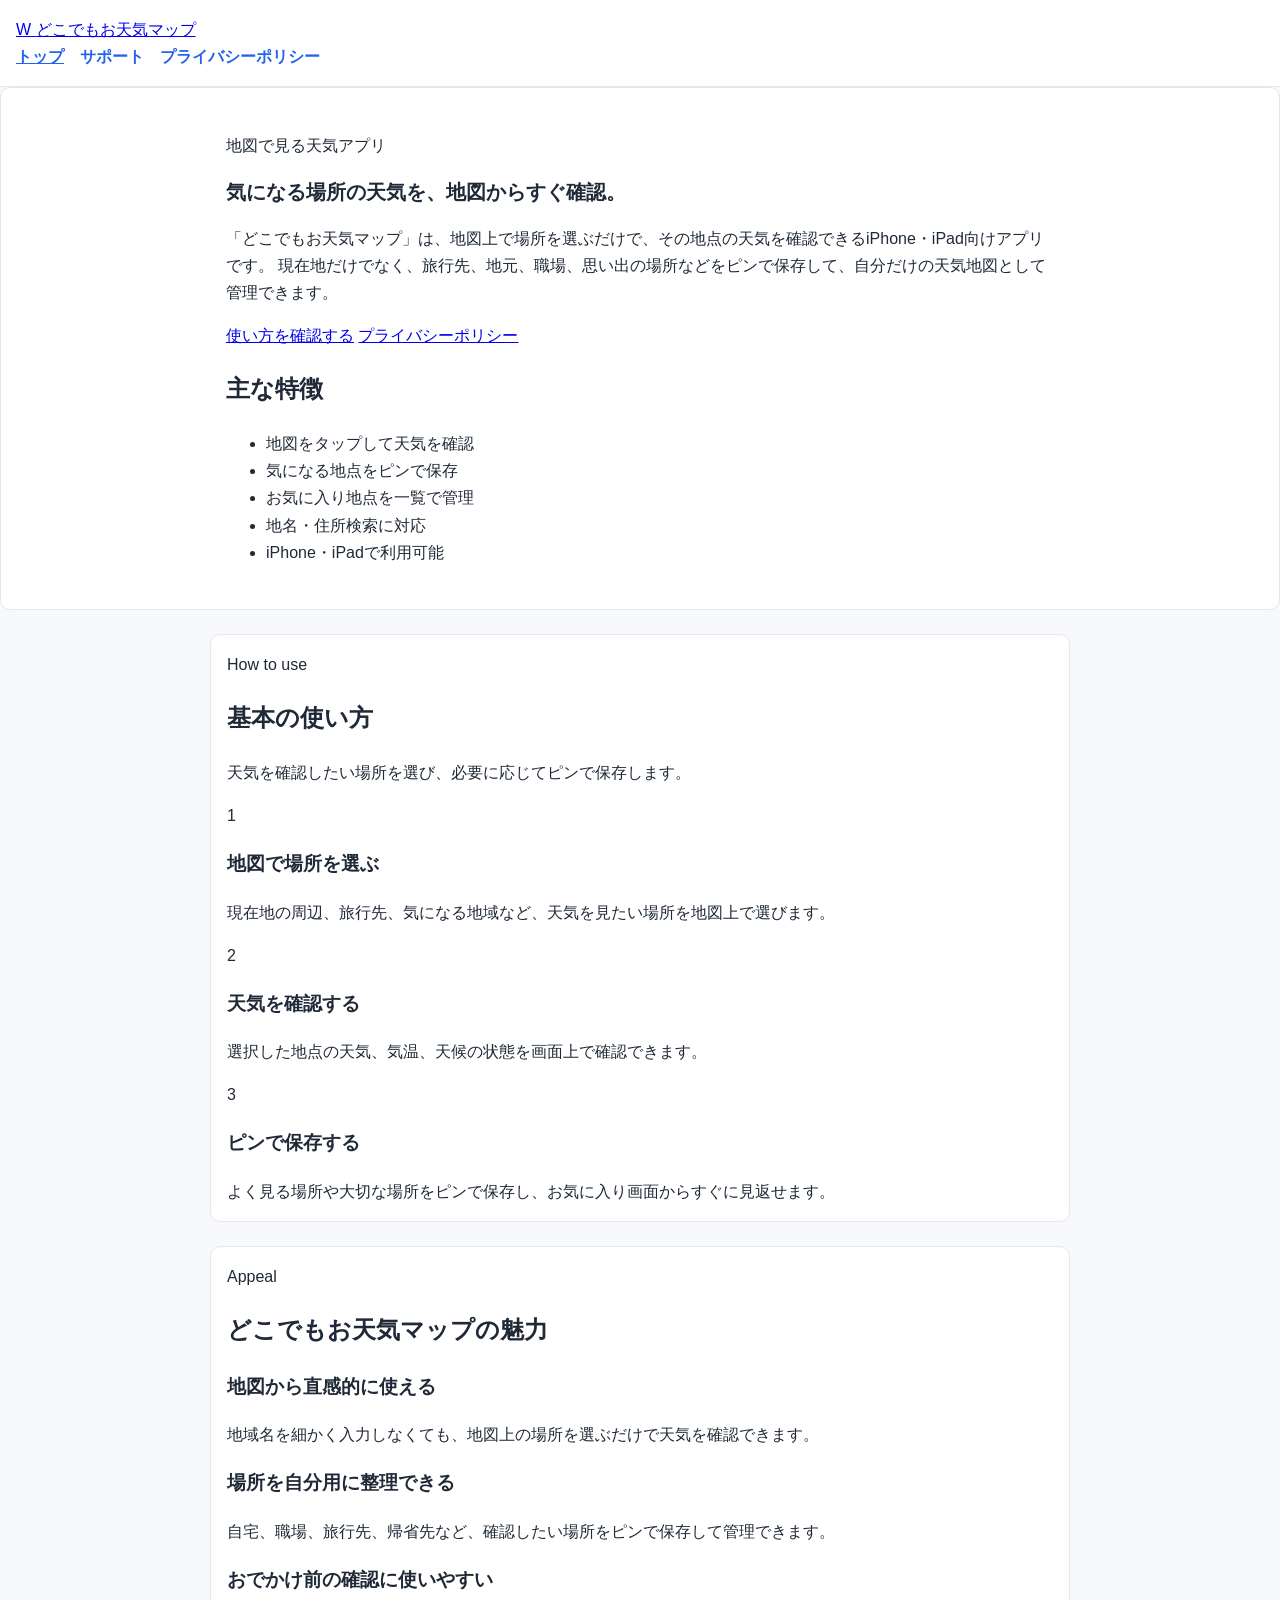
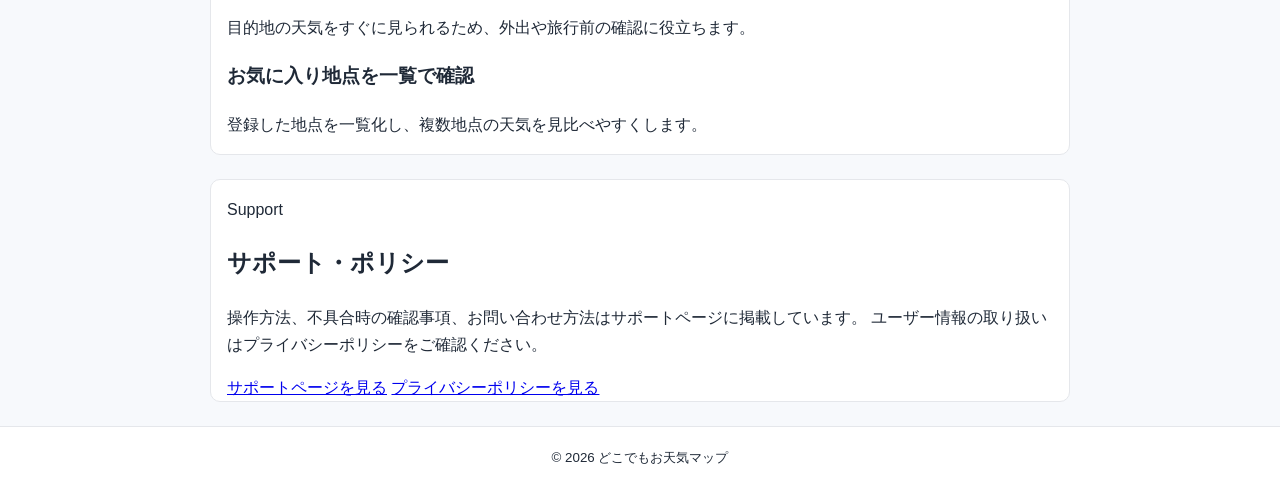
==== index.html @ a6460280 "Update index.html" ====
<!doctype html>
<html lang="ja">
<head>
  <meta charset="UTF-8" />
  <meta name="viewport" content="width=device-width, initial-scale=1.0" />
  <title>どこでもお天気マップ | 公式サポート</title>
  <meta name="description" content="どこでもお天気マップの公式サポートサイトです。使い方、主な機能、サポート情報、プライバシーポリシーを掲載しています。" />
  <link rel="stylesheet" href="styles.css" />
</head>
<body>
  <header class="site-header">
    <div class="header-inner">
      <a class="brand" href="index.html" aria-label="どこでもお天気マップ トップ">
        <span class="brand-icon" aria-hidden="true">W</span>
        <span>どこでもお天気マップ</span>
      </a>
      <nav aria-label="主要メニュー">
        <a href="index.html" aria-current="page">トップ</a>
        <a href="support.html">サポート</a>
        <a href="privacy.html">プライバシーポリシー</a>
      </nav>
    </div>
  </header>

  <main>
    <section class="hero">
      <div class="container hero-grid">
        <div>
          <p class="eyebrow">地図で見る天気アプリ</p>
          <h1>気になる場所の天気を、地図からすぐ確認。</h1>
          <p class="lead">
            「どこでもお天気マップ」は、地図上で場所を選ぶだけで、その地点の天気を確認できるiPhone・iPad向けアプリです。
            現在地だけでなく、旅行先、地元、職場、思い出の場所などをピンで保存して、自分だけの天気地図として管理できます。
          </p>
          <div class="hero-actions">
            <a class="button primary" href="support.html">使い方を確認する</a>
            <a class="button secondary" href="privacy.html">プライバシーポリシー</a>
          </div>
        </div>
        <aside class="hero-card" aria-label="アプリの特徴">
          <h2>主な特徴</h2>
          <ul class="check-list">
            <li>地図をタップして天気を確認</li>
            <li>気になる地点をピンで保存</li>
            <li>お気に入り地点を一覧で管理</li>
            <li>地名・住所検索に対応</li>
            <li>iPhone・iPadで利用可能</li>
          </ul>
        </aside>
      </div>
    </section>

    <section class="container section">
      <div class="section-title">
        <p class="eyebrow">How to use</p>
        <h2>基本の使い方</h2>
        <p>天気を確認したい場所を選び、必要に応じてピンで保存します。</p>
      </div>
      <div class="steps">
        <article class="card step-card">
          <span class="step-number">1</span>
          <h3>地図で場所を選ぶ</h3>
          <p>現在地の周辺、旅行先、気になる地域など、天気を見たい場所を地図上で選びます。</p>
        </article>
        <article class="card step-card">
          <span class="step-number">2</span>
          <h3>天気を確認する</h3>
          <p>選択した地点の天気、気温、天候の状態を画面上で確認できます。</p>
        </article>
        <article class="card step-card">
          <span class="step-number">3</span>
          <h3>ピンで保存する</h3>
          <p>よく見る場所や大切な場所をピンで保存し、お気に入り画面からすぐに見返せます。</p>
        </article>
      </div>
    </section>

    <section class="container section">
      <div class="section-title">
        <p class="eyebrow">Appeal</p>
        <h2>どこでもお天気マップの魅力</h2>
      </div>
      <div class="feature-grid">
        <article class="card">
          <h3>地図から直感的に使える</h3>
          <p>地域名を細かく入力しなくても、地図上の場所を選ぶだけで天気を確認できます。</p>
        </article>
        <article class="card">
          <h3>場所を自分用に整理できる</h3>
          <p>自宅、職場、旅行先、帰省先など、確認したい場所をピンで保存して管理できます。</p>
        </article>
        <article class="card">
          <h3>おでかけ前の確認に使いやすい</h3>
          <p>目的地の天気をすぐに見られるため、外出や旅行前の確認に役立ちます。</p>
        </article>
        <article class="card">
          <h3>お気に入り地点を一覧で確認</h3>
          <p>登録した地点を一覧化し、複数地点の天気を見比べやすくします。</p>
        </article>
      </div>
    </section>

    <section class="container section">
      <div class="info-panel">
        <div>
          <p class="eyebrow">Support</p>
          <h2>サポート・ポリシー</h2>
          <p>
            操作方法、不具合時の確認事項、お問い合わせ方法はサポートページに掲載しています。
            ユーザー情報の取り扱いはプライバシーポリシーをご確認ください。
          </p>
        </div>
        <div class="link-list">
          <a href="support.html">サポートページを見る</a>
          <a href="privacy.html">プライバシーポリシーを見る</a>
        </div>
      </div>
    </section>
  </main>

  <footer class="site-footer">
    <small>&copy; 2026 どこでもお天気マップ</small>
  </footer>
</body>
</html>
---- styles.css ----
:root {
  --bg: #f7f9fc;
  --card: #ffffff;
  --text: #1f2937;
  --muted: #6b7280;
  --primary: #2563eb;
}

* {
  box-sizing: border-box;
}

body {
  margin: 0;
  font-family: "Hiragino Kaku Gothic ProN", "Yu Gothic", "Meiryo", sans-serif;
  color: var(--text);
  background: var(--bg);
  line-height: 1.7;
}

.site-header,
.site-footer {
  background: #fff;
  border-bottom: 1px solid #e5e7eb;
  padding: 1rem;
}

.site-footer {
  border-top: 1px solid #e5e7eb;
  border-bottom: none;
  text-align: center;
}

h1 {
  margin: 0 0 0.5rem;
  font-size: 1.25rem;
}

nav {
  display: flex;
  gap: 1rem;
  flex-wrap: wrap;
}

nav a {
  color: var(--primary);
  text-decoration: none;
  font-weight: 600;
}

nav a[aria-current="page"] {
  text-decoration: underline;
}

.container {
  max-width: 860px;
  margin: 1.5rem auto;
  padding: 0 1rem;
}

section,
.hero {
  background: var(--card);
  border: 1px solid #e5e7eb;
  border-radius: 10px;
  padding: 1.2rem;
  margin-bottom: 1rem;
}

.notice {
  background: #eff6ff;
  border-left: 4px solid var(--primary);
  padding: 0.8rem;
}

.note {
  color: var(--muted);
  font-size: 0.9rem;
}
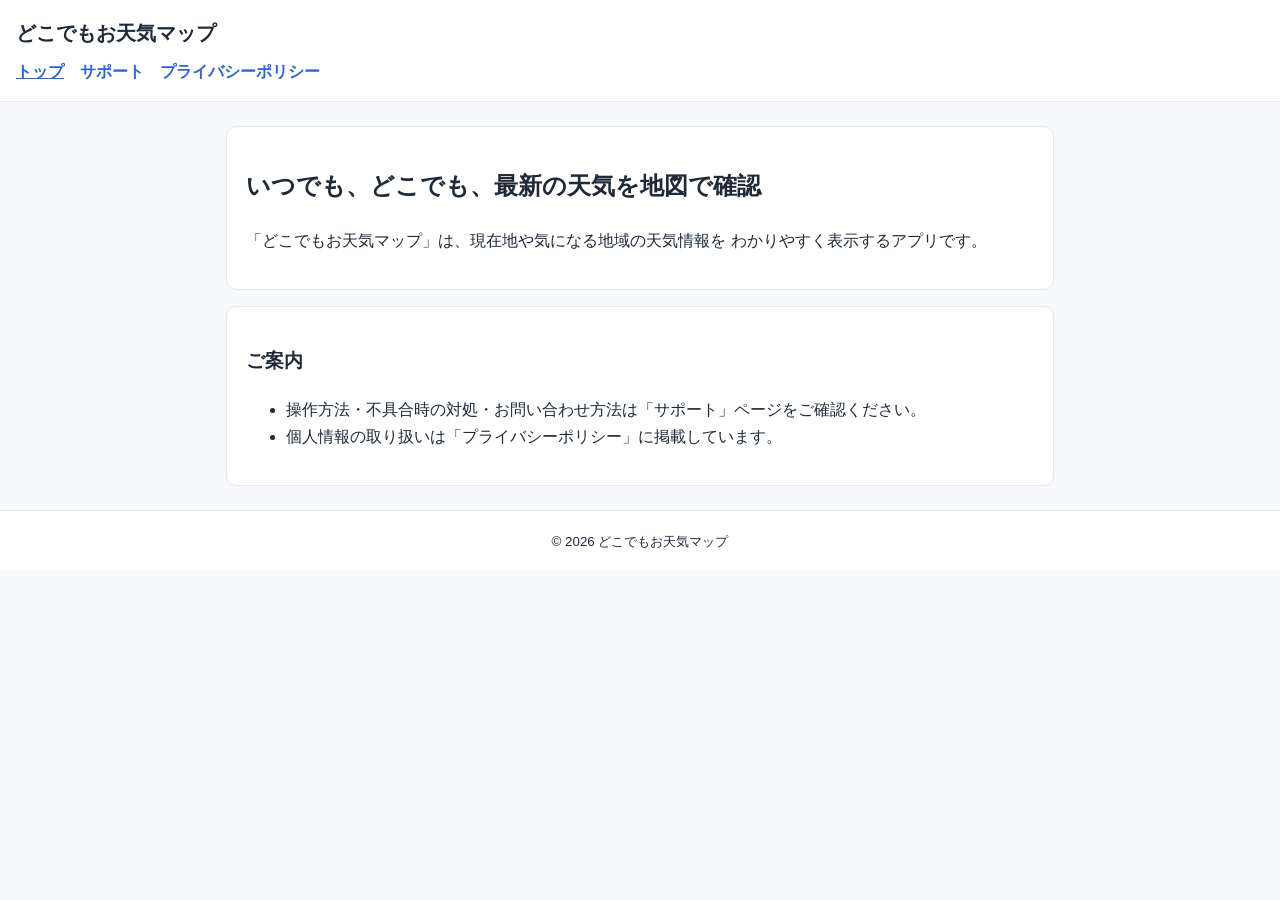
==== commit 0bc006ae: "Remove non-support ad/subscription references from pages" ====
--- a/index.html
+++ b/index.html
@@ -3,118 +3,35 @@
 <head>
   <meta charset="UTF-8" />
   <meta name="viewport" content="width=device-width, initial-scale=1.0" />
-  <title>どこでもお天気マップ | 公式サポート</title>
-  <meta name="description" content="どこでもお天気マップの公式サポートサイトです。使い方、主な機能、サポート情報、プライバシーポリシーを掲載しています。" />
+  <title>どこでもお天気マップ | トップ</title>
+  <meta name="description" content="どこでもお天気マップの公式案内サイトです。" />
   <link rel="stylesheet" href="styles.css" />
 </head>
 <body>
   <header class="site-header">
-    <div class="header-inner">
-      <a class="brand" href="index.html" aria-label="どこでもお天気マップ トップ">
-        <span class="brand-icon" aria-hidden="true">W</span>
-        <span>どこでもお天気マップ</span>
-      </a>
-      <nav aria-label="主要メニュー">
-        <a href="index.html" aria-current="page">トップ</a>
-        <a href="support.html">サポート</a>
-        <a href="privacy.html">プライバシーポリシー</a>
-      </nav>
-    </div>
+    <h1>どこでもお天気マップ</h1>
+    <nav>
+      <a href="index.html" aria-current="page">トップ</a>
+      <a href="support.html">サポート</a>
+      <a href="privacy.html">プライバシーポリシー</a>
+    </nav>
   </header>
 
-  <main>
+  <main class="container">
     <section class="hero">
-      <div class="container hero-grid">
-        <div>
-          <p class="eyebrow">地図で見る天気アプリ</p>
-          <h1>気になる場所の天気を、地図からすぐ確認。</h1>
-          <p class="lead">
-            「どこでもお天気マップ」は、地図上で場所を選ぶだけで、その地点の天気を確認できるiPhone・iPad向けアプリです。
-            現在地だけでなく、旅行先、地元、職場、思い出の場所などをピンで保存して、自分だけの天気地図として管理できます。
-          </p>
-          <div class="hero-actions">
-            <a class="button primary" href="support.html">使い方を確認する</a>
-            <a class="button secondary" href="privacy.html">プライバシーポリシー</a>
-          </div>
-        </div>
-        <aside class="hero-card" aria-label="アプリの特徴">
-          <h2>主な特徴</h2>
-          <ul class="check-list">
-            <li>地図をタップして天気を確認</li>
-            <li>気になる地点をピンで保存</li>
-            <li>お気に入り地点を一覧で管理</li>
-            <li>地名・住所検索に対応</li>
-            <li>iPhone・iPadで利用可能</li>
-          </ul>
-        </aside>
-      </div>
+      <h2>いつでも、どこでも、最新の天気を地図で確認</h2>
+      <p>
+        「どこでもお天気マップ」は、現在地や気になる地域の天気情報を
+        わかりやすく表示するアプリです。
+      </p>
     </section>
 
-    <section class="container section">
-      <div class="section-title">
-        <p class="eyebrow">How to use</p>
-        <h2>基本の使い方</h2>
-        <p>天気を確認したい場所を選び、必要に応じてピンで保存します。</p>
-      </div>
-      <div class="steps">
-        <article class="card step-card">
-          <span class="step-number">1</span>
-          <h3>地図で場所を選ぶ</h3>
-          <p>現在地の周辺、旅行先、気になる地域など、天気を見たい場所を地図上で選びます。</p>
-        </article>
-        <article class="card step-card">
-          <span class="step-number">2</span>
-          <h3>天気を確認する</h3>
-          <p>選択した地点の天気、気温、天候の状態を画面上で確認できます。</p>
-        </article>
-        <article class="card step-card">
-          <span class="step-number">3</span>
-          <h3>ピンで保存する</h3>
-          <p>よく見る場所や大切な場所をピンで保存し、お気に入り画面からすぐに見返せます。</p>
-        </article>
-      </div>
-    </section>
-
-    <section class="container section">
-      <div class="section-title">
-        <p class="eyebrow">Appeal</p>
-        <h2>どこでもお天気マップの魅力</h2>
-      </div>
-      <div class="feature-grid">
-        <article class="card">
-          <h3>地図から直感的に使える</h3>
-          <p>地域名を細かく入力しなくても、地図上の場所を選ぶだけで天気を確認できます。</p>
-        </article>
-        <article class="card">
-          <h3>場所を自分用に整理できる</h3>
-          <p>自宅、職場、旅行先、帰省先など、確認したい場所をピンで保存して管理できます。</p>
-        </article>
-        <article class="card">
-          <h3>おでかけ前の確認に使いやすい</h3>
-          <p>目的地の天気をすぐに見られるため、外出や旅行前の確認に役立ちます。</p>
-        </article>
-        <article class="card">
-          <h3>お気に入り地点を一覧で確認</h3>
-          <p>登録した地点を一覧化し、複数地点の天気を見比べやすくします。</p>
-        </article>
-      </div>
-    </section>
-
-    <section class="container section">
-      <div class="info-panel">
-        <div>
-          <p class="eyebrow">Support</p>
-          <h2>サポート・ポリシー</h2>
-          <p>
-            操作方法、不具合時の確認事項、お問い合わせ方法はサポートページに掲載しています。
-            ユーザー情報の取り扱いはプライバシーポリシーをご確認ください。
-          </p>
-        </div>
-        <div class="link-list">
-          <a href="support.html">サポートページを見る</a>
-          <a href="privacy.html">プライバシーポリシーを見る</a>
-        </div>
-      </div>
+    <section>
+      <h3>ご案内</h3>
+      <ul>
+        <li>操作方法・不具合時の対処・お問い合わせ方法は「サポート」ページをご確認ください。</li>
+        <li>個人情報の取り扱いは「プライバシーポリシー」に掲載しています。</li>
+      </ul>
     </section>
   </main>
 
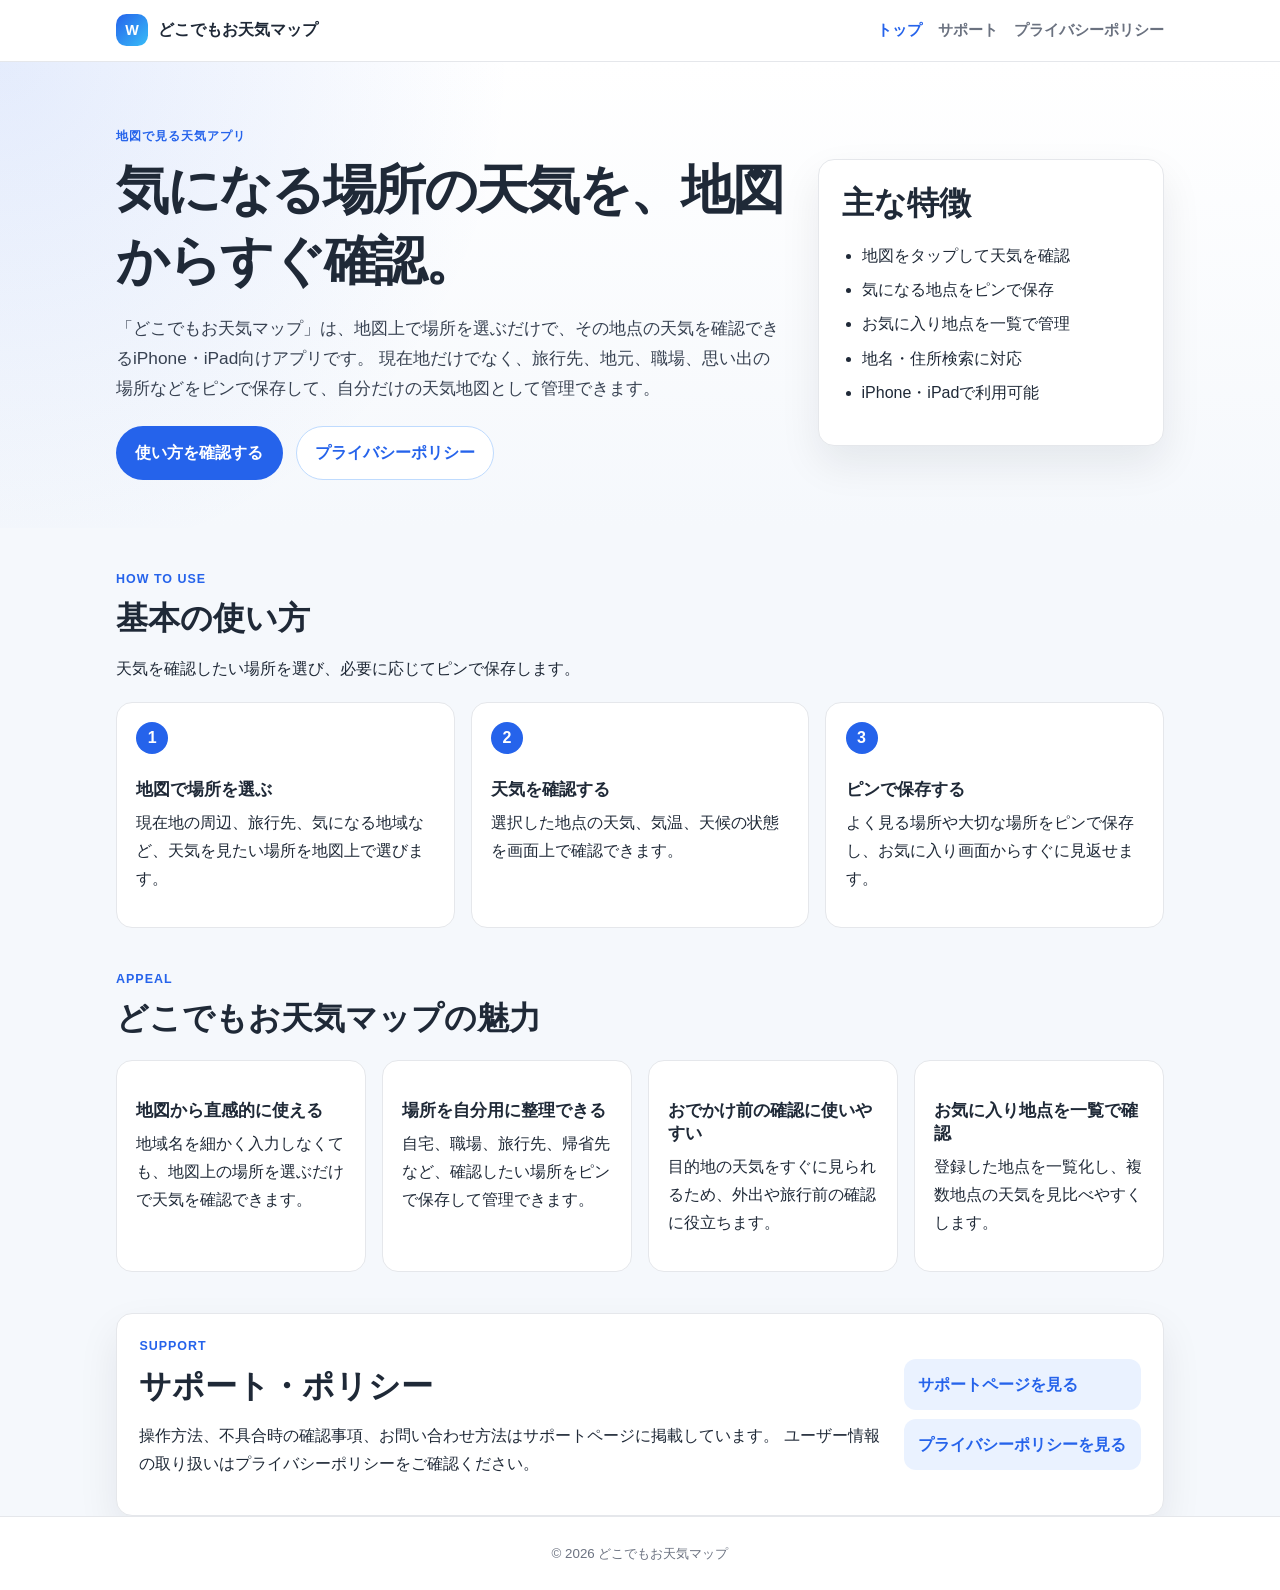
==== commit c5d1e56a: "Merge branch 'main' into codex/create-support-page-for-weather-map-dq9hjs" ====
--- a/index.html
+++ b/index.html
@@ -3,35 +3,118 @@
 <head>
   <meta charset="UTF-8" />
   <meta name="viewport" content="width=device-width, initial-scale=1.0" />
-  <title>どこでもお天気マップ | トップ</title>
-  <meta name="description" content="どこでもお天気マップの公式案内サイトです。" />
+  <title>どこでもお天気マップ | 公式サポート</title>
+  <meta name="description" content="どこでもお天気マップの公式サポートサイトです。使い方、主な機能、サポート情報、プライバシーポリシーを掲載しています。" />
   <link rel="stylesheet" href="styles.css" />
 </head>
 <body>
   <header class="site-header">
-    <h1>どこでもお天気マップ</h1>
-    <nav>
-      <a href="index.html" aria-current="page">トップ</a>
-      <a href="support.html">サポート</a>
-      <a href="privacy.html">プライバシーポリシー</a>
-    </nav>
+    <div class="header-inner">
+      <a class="brand" href="index.html" aria-label="どこでもお天気マップ トップ">
+        <span class="brand-icon" aria-hidden="true">W</span>
+        <span>どこでもお天気マップ</span>
+      </a>
+      <nav aria-label="主要メニュー">
+        <a href="index.html" aria-current="page">トップ</a>
+        <a href="support.html">サポート</a>
+        <a href="privacy.html">プライバシーポリシー</a>
+      </nav>
+    </div>
   </header>
 
-  <main class="container">
+  <main>
     <section class="hero">
-      <h2>いつでも、どこでも、最新の天気を地図で確認</h2>
-      <p>
-        「どこでもお天気マップ」は、現在地や気になる地域の天気情報を
-        わかりやすく表示するアプリです。
-      </p>
+      <div class="container hero-grid">
+        <div>
+          <p class="eyebrow">地図で見る天気アプリ</p>
+          <h1>気になる場所の天気を、地図からすぐ確認。</h1>
+          <p class="lead">
+            「どこでもお天気マップ」は、地図上で場所を選ぶだけで、その地点の天気を確認できるiPhone・iPad向けアプリです。
+            現在地だけでなく、旅行先、地元、職場、思い出の場所などをピンで保存して、自分だけの天気地図として管理できます。
+          </p>
+          <div class="hero-actions">
+            <a class="button primary" href="support.html">使い方を確認する</a>
+            <a class="button secondary" href="privacy.html">プライバシーポリシー</a>
+          </div>
+        </div>
+        <aside class="hero-card" aria-label="アプリの特徴">
+          <h2>主な特徴</h2>
+          <ul class="check-list">
+            <li>地図をタップして天気を確認</li>
+            <li>気になる地点をピンで保存</li>
+            <li>お気に入り地点を一覧で管理</li>
+            <li>地名・住所検索に対応</li>
+            <li>iPhone・iPadで利用可能</li>
+          </ul>
+        </aside>
+      </div>
     </section>
 
-    <section>
-      <h3>ご案内</h3>
-      <ul>
-        <li>操作方法・不具合時の対処・お問い合わせ方法は「サポート」ページをご確認ください。</li>
-        <li>個人情報の取り扱いは「プライバシーポリシー」に掲載しています。</li>
-      </ul>
+    <section class="container section">
+      <div class="section-title">
+        <p class="eyebrow">How to use</p>
+        <h2>基本の使い方</h2>
+        <p>天気を確認したい場所を選び、必要に応じてピンで保存します。</p>
+      </div>
+      <div class="steps">
+        <article class="card step-card">
+          <span class="step-number">1</span>
+          <h3>地図で場所を選ぶ</h3>
+          <p>現在地の周辺、旅行先、気になる地域など、天気を見たい場所を地図上で選びます。</p>
+        </article>
+        <article class="card step-card">
+          <span class="step-number">2</span>
+          <h3>天気を確認する</h3>
+          <p>選択した地点の天気、気温、天候の状態を画面上で確認できます。</p>
+        </article>
+        <article class="card step-card">
+          <span class="step-number">3</span>
+          <h3>ピンで保存する</h3>
+          <p>よく見る場所や大切な場所をピンで保存し、お気に入り画面からすぐに見返せます。</p>
+        </article>
+      </div>
+    </section>
+
+    <section class="container section">
+      <div class="section-title">
+        <p class="eyebrow">Appeal</p>
+        <h2>どこでもお天気マップの魅力</h2>
+      </div>
+      <div class="feature-grid">
+        <article class="card">
+          <h3>地図から直感的に使える</h3>
+          <p>地域名を細かく入力しなくても、地図上の場所を選ぶだけで天気を確認できます。</p>
+        </article>
+        <article class="card">
+          <h3>場所を自分用に整理できる</h3>
+          <p>自宅、職場、旅行先、帰省先など、確認したい場所をピンで保存して管理できます。</p>
+        </article>
+        <article class="card">
+          <h3>おでかけ前の確認に使いやすい</h3>
+          <p>目的地の天気をすぐに見られるため、外出や旅行前の確認に役立ちます。</p>
+        </article>
+        <article class="card">
+          <h3>お気に入り地点を一覧で確認</h3>
+          <p>登録した地点を一覧化し、複数地点の天気を見比べやすくします。</p>
+        </article>
+      </div>
+    </section>
+
+    <section class="container section">
+      <div class="info-panel">
+        <div>
+          <p class="eyebrow">Support</p>
+          <h2>サポート・ポリシー</h2>
+          <p>
+            操作方法、不具合時の確認事項、お問い合わせ方法はサポートページに掲載しています。
+            ユーザー情報の取り扱いはプライバシーポリシーをご確認ください。
+          </p>
+        </div>
+        <div class="link-list">
+          <a href="support.html">サポートページを見る</a>
+          <a href="privacy.html">プライバシーポリシーを見る</a>
+        </div>
+      </div>
     </section>
   </main>
 
--- a/styles.css
+++ b/styles.css
@@ -1,13 +1,21 @@
 :root {
-  --bg: #f7f9fc;
+  --bg: #f5f8fc;
   --card: #ffffff;
   --text: #1f2937;
   --muted: #6b7280;
   --primary: #2563eb;
+  --primary-dark: #1d4ed8;
+  --primary-soft: #eaf2ff;
+  --border: #e5e7eb;
+  --shadow: 0 18px 40px rgba(15, 23, 42, 0.08);
 }
 
 * {
   box-sizing: border-box;
+}
+
+html {
+  scroll-behavior: smooth;
 }
 
 body {
@@ -15,65 +23,324 @@
   font-family: "Hiragino Kaku Gothic ProN", "Yu Gothic", "Meiryo", sans-serif;
   color: var(--text);
   background: var(--bg);
-  line-height: 1.7;
-}
-
-.site-header,
-.site-footer {
-  background: #fff;
-  border-bottom: 1px solid #e5e7eb;
-  padding: 1rem;
-}
-
-.site-footer {
-  border-top: 1px solid #e5e7eb;
-  border-bottom: none;
-  text-align: center;
-}
-
-h1 {
-  margin: 0 0 0.5rem;
-  font-size: 1.25rem;
+  line-height: 1.75;
+}
+
+a {
+  color: var(--primary);
+}
+
+.site-header {
+  position: sticky;
+  top: 0;
+  z-index: 20;
+  background: rgba(255, 255, 255, 0.94);
+  border-bottom: 1px solid var(--border);
+  backdrop-filter: blur(10px);
+}
+
+.header-inner {
+  max-width: 1080px;
+  margin: 0 auto;
+  padding: 0.9rem 1rem;
+  display: flex;
+  align-items: center;
+  justify-content: space-between;
+  gap: 1rem;
+}
+
+.brand {
+  display: inline-flex;
+  align-items: center;
+  gap: 0.6rem;
+  color: var(--text);
+  font-weight: 800;
+  text-decoration: none;
+}
+
+.brand-icon {
+  width: 2rem;
+  height: 2rem;
+  display: inline-grid;
+  place-items: center;
+  border-radius: 0.65rem;
+  color: #fff;
+  background: linear-gradient(135deg, #2563eb, #38bdf8);
+  font-size: 0.9rem;
 }
 
 nav {
   display: flex;
   gap: 1rem;
   flex-wrap: wrap;
+  align-items: center;
 }
 
 nav a {
+  color: var(--muted);
+  text-decoration: none;
+  font-weight: 700;
+  font-size: 0.95rem;
+}
+
+nav a[aria-current="page"],
+nav a:hover {
   color: var(--primary);
+}
+
+.container {
+  max-width: 1080px;
+  margin: 0 auto;
+  padding: 0 1rem;
+}
+
+.hero {
+  padding: 4rem 0 3rem;
+  background:
+    radial-gradient(circle at top left, rgba(37, 99, 235, 0.12), transparent 32rem),
+    linear-gradient(180deg, #ffffff 0%, #f5f8fc 100%);
+}
+
+.hero-grid {
+  display: grid;
+  grid-template-columns: minmax(0, 1.55fr) minmax(280px, 0.8fr);
+  gap: 2rem;
+  align-items: center;
+}
+
+.eyebrow {
+  margin: 0 0 0.4rem;
+  color: var(--primary);
+  font-weight: 800;
+  letter-spacing: 0.08em;
+  text-transform: uppercase;
+  font-size: 0.78rem;
+}
+
+h1,
+h2,
+h3,
+h4 {
+  line-height: 1.35;
+}
+
+h1 {
+  margin: 0 0 1rem;
+  font-size: clamp(2rem, 5vw, 3.3rem);
+  letter-spacing: -0.04em;
+}
+
+h2 {
+  margin: 0 0 0.9rem;
+  font-size: clamp(1.35rem, 3vw, 2rem);
+}
+
+h3 {
+  margin: 1.2rem 0 0.45rem;
+  font-size: 1.08rem;
+}
+
+p {
+  margin: 0.45rem 0 0.9rem;
+}
+
+.lead {
+  color: #374151;
+  font-size: 1.08rem;
+  max-width: 680px;
+}
+
+.hero-actions {
+  display: flex;
+  gap: 0.8rem;
+  flex-wrap: wrap;
+  margin-top: 1.4rem;
+}
+
+.hero-actions.compact {
+  margin-top: 1rem;
+}
+
+.button {
+  display: inline-flex;
+  align-items: center;
+  justify-content: center;
+  border-radius: 999px;
+  padding: 0.75rem 1.15rem;
+  font-weight: 800;
   text-decoration: none;
-  font-weight: 600;
-}
-
-nav a[aria-current="page"] {
-  text-decoration: underline;
-}
-
-.container {
-  max-width: 860px;
-  margin: 1.5rem auto;
-  padding: 0 1rem;
-}
-
-section,
-.hero {
+  border: 1px solid transparent;
+}
+
+.button.primary {
+  color: #fff;
+  background: var(--primary);
+}
+
+.button.primary:hover {
+  background: var(--primary-dark);
+}
+
+.button.secondary {
+  color: var(--primary);
+  background: #fff;
+  border-color: #bfdbfe;
+}
+
+.hero-card,
+.card,
+.card-section,
+.page-head,
+.info-panel {
   background: var(--card);
-  border: 1px solid #e5e7eb;
-  border-radius: 10px;
+  border: 1px solid var(--border);
+  border-radius: 1rem;
+  box-shadow: var(--shadow);
+}
+
+.hero-card {
+  padding: 1.4rem;
+}
+
+.check-list,
+ul,
+ol {
+  padding-left: 1.25rem;
+}
+
+.check-list li {
+  margin: 0.4rem 0;
+}
+
+.section {
+  padding: 2.6rem 1rem 0;
+}
+
+.section-title {
+  max-width: 720px;
+  margin-bottom: 1.2rem;
+}
+
+.steps,
+.feature-grid {
+  display: grid;
+  grid-template-columns: repeat(3, minmax(0, 1fr));
+  gap: 1rem;
+}
+
+.feature-grid {
+  grid-template-columns: repeat(4, minmax(0, 1fr));
+}
+
+.card {
   padding: 1.2rem;
+  box-shadow: none;
+}
+
+.step-card {
+  position: relative;
+}
+
+.step-number {
+  width: 2rem;
+  height: 2rem;
+  display: inline-grid;
+  place-items: center;
+  color: #fff;
+  background: var(--primary);
+  border-radius: 999px;
+  font-weight: 800;
+  margin-bottom: 0.3rem;
+}
+
+.info-panel {
+  padding: 1.4rem;
+  display: grid;
+  grid-template-columns: minmax(0, 1fr) auto;
+  gap: 1.2rem;
+  align-items: center;
+}
+
+.link-list {
+  display: grid;
+  gap: 0.6rem;
+}
+
+.link-list a {
+  display: block;
+  padding: 0.7rem 0.9rem;
+  background: var(--primary-soft);
+  border-radius: 0.75rem;
+  font-weight: 800;
+  text-decoration: none;
+}
+
+.page {
+  padding-top: 2rem;
+  padding-bottom: 3rem;
+}
+
+.page-head,
+.card-section {
+  padding: 1.35rem;
   margin-bottom: 1rem;
 }
 
-.notice {
-  background: #eff6ff;
-  border-left: 4px solid var(--primary);
-  padding: 0.8rem;
-}
-
-.note {
+.page-head h1 {
+  font-size: clamp(1.8rem, 4vw, 2.6rem);
+}
+
+.contact-line {
+  font-size: 1.05rem;
+  font-weight: 800;
+}
+
+.last-updated {
   color: var(--muted);
-  font-size: 0.9rem;
-}
+  font-size: 0.95rem;
+  margin-top: 1rem;
+}
+
+.site-footer {
+  border-top: 1px solid var(--border);
+  background: #fff;
+  text-align: center;
+  padding: 1.4rem 1rem;
+  color: var(--muted);
+}
+
+@media (max-width: 860px) {
+  .header-inner {
+    align-items: flex-start;
+    flex-direction: column;
+  }
+
+  .hero-grid,
+  .info-panel {
+    grid-template-columns: 1fr;
+  }
+
+  .steps,
+  .feature-grid {
+    grid-template-columns: 1fr 1fr;
+  }
+}
+
+@media (max-width: 560px) {
+  .hero {
+    padding: 2.8rem 0 2rem;
+  }
+
+  .steps,
+  .feature-grid {
+    grid-template-columns: 1fr;
+  }
+
+  nav {
+    gap: 0.7rem;
+  }
+
+  nav a {
+    font-size: 0.9rem;
+  }
+}
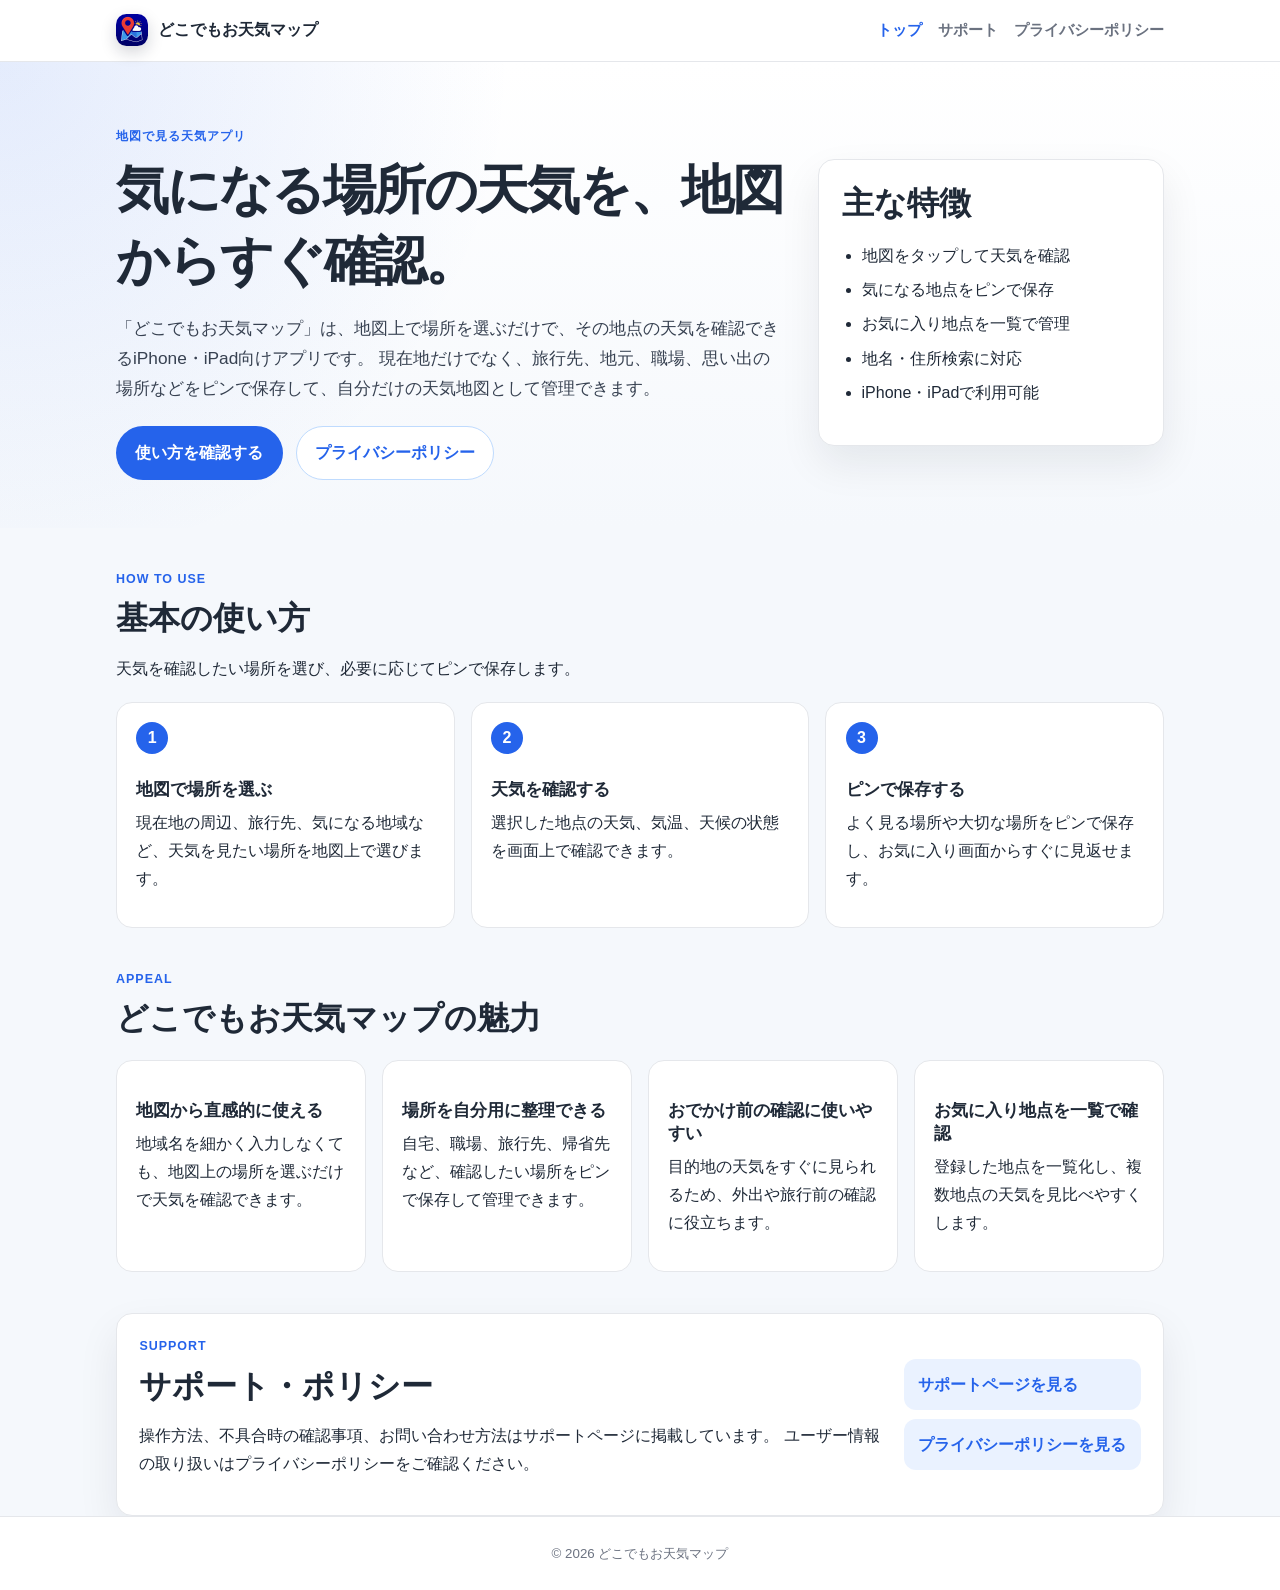
==== commit c5d10def: "アプリアイコン導入" ====
--- a/index.html
+++ b/index.html
@@ -5,19 +5,21 @@
   <meta name="viewport" content="width=device-width, initial-scale=1.0" />
   <title>どこでもお天気マップ | 公式サポート</title>
   <meta name="description" content="どこでもお天気マップの公式サポートサイトです。使い方、主な機能、サポート情報、プライバシーポリシーを掲載しています。" />
-  <link rel="stylesheet" href="styles.css" />
+  <link rel="icon" type="image/png" href="assets/AppIcon_default_1024px.png" />
+  <link rel="apple-touch-icon" href="assets/AppIcon_default_1024px.png" />
+  <link rel="stylesheet" href="assets/styles.css" />
 </head>
 <body>
   <header class="site-header">
     <div class="header-inner">
       <a class="brand" href="index.html" aria-label="どこでもお天気マップ トップ">
-        <span class="brand-icon" aria-hidden="true">W</span>
+        <img class="brand-icon" src="assets/AppIcon_default_1024px.png" alt="" aria-hidden="true" />
         <span>どこでもお天気マップ</span>
       </a>
       <nav aria-label="主要メニュー">
         <a href="index.html" aria-current="page">トップ</a>
-        <a href="support.html">サポート</a>
-        <a href="privacy.html">プライバシーポリシー</a>
+        <a href="support/">サポート</a>
+        <a href="privacy/">プライバシーポリシー</a>
       </nav>
     </div>
   </header>
@@ -33,8 +35,8 @@
             現在地だけでなく、旅行先、地元、職場、思い出の場所などをピンで保存して、自分だけの天気地図として管理できます。
           </p>
           <div class="hero-actions">
-            <a class="button primary" href="support.html">使い方を確認する</a>
-            <a class="button secondary" href="privacy.html">プライバシーポリシー</a>
+            <a class="button primary" href="support/">使い方を確認する</a>
+            <a class="button secondary" href="privacy/">プライバシーポリシー</a>
           </div>
         </div>
         <aside class="hero-card" aria-label="アプリの特徴">
@@ -111,8 +113,8 @@
           </p>
         </div>
         <div class="link-list">
-          <a href="support.html">サポートページを見る</a>
-          <a href="privacy.html">プライバシーポリシーを見る</a>
+          <a href="support/">サポートページを見る</a>
+          <a href="privacy/">プライバシーポリシーを見る</a>
         </div>
       </div>
     </section>
--- a/assets/styles.css
+++ b/assets/styles.css
@@ -0,0 +1,344 @@
+:root {
+  --bg: #f5f8fc;
+  --card: #ffffff;
+  --text: #1f2937;
+  --muted: #6b7280;
+  --primary: #2563eb;
+  --primary-dark: #1d4ed8;
+  --primary-soft: #eaf2ff;
+  --border: #e5e7eb;
+  --shadow: 0 18px 40px rgba(15, 23, 42, 0.08);
+}
+
+* {
+  box-sizing: border-box;
+}
+
+html {
+  scroll-behavior: smooth;
+}
+
+body {
+  margin: 0;
+  font-family: "Hiragino Kaku Gothic ProN", "Yu Gothic", "Meiryo", sans-serif;
+  color: var(--text);
+  background: var(--bg);
+  line-height: 1.75;
+}
+
+a {
+  color: var(--primary);
+}
+
+.site-header {
+  position: sticky;
+  top: 0;
+  z-index: 20;
+  background: rgba(255, 255, 255, 0.94);
+  border-bottom: 1px solid var(--border);
+  backdrop-filter: blur(10px);
+}
+
+.header-inner {
+  max-width: 1080px;
+  margin: 0 auto;
+  padding: 0.9rem 1rem;
+  display: flex;
+  align-items: center;
+  justify-content: space-between;
+  gap: 1rem;
+}
+
+.brand {
+  display: inline-flex;
+  align-items: center;
+  gap: 0.6rem;
+  color: var(--text);
+  font-weight: 800;
+  text-decoration: none;
+}
+
+.brand-icon {
+  width: 2rem;
+  height: 2rem;
+  display: block;
+  border-radius: 0.65rem;
+  box-shadow: 0 6px 16px rgba(15, 23, 42, 0.18);
+  object-fit: cover;
+}
+
+nav {
+  display: flex;
+  gap: 1rem;
+  flex-wrap: wrap;
+  align-items: center;
+}
+
+nav a {
+  color: var(--muted);
+  text-decoration: none;
+  font-weight: 700;
+  font-size: 0.95rem;
+}
+
+nav a[aria-current="page"],
+nav a:hover {
+  color: var(--primary);
+}
+
+.container {
+  max-width: 1080px;
+  margin: 0 auto;
+  padding: 0 1rem;
+}
+
+.hero {
+  padding: 4rem 0 3rem;
+  background:
+    radial-gradient(circle at top left, rgba(37, 99, 235, 0.12), transparent 32rem),
+    linear-gradient(180deg, #ffffff 0%, #f5f8fc 100%);
+}
+
+.hero-grid {
+  display: grid;
+  grid-template-columns: minmax(0, 1.55fr) minmax(280px, 0.8fr);
+  gap: 2rem;
+  align-items: center;
+}
+
+.eyebrow {
+  margin: 0 0 0.4rem;
+  color: var(--primary);
+  font-weight: 800;
+  letter-spacing: 0.08em;
+  text-transform: uppercase;
+  font-size: 0.78rem;
+}
+
+h1,
+h2,
+h3,
+h4 {
+  line-height: 1.35;
+}
+
+h1 {
+  margin: 0 0 1rem;
+  font-size: clamp(2rem, 5vw, 3.3rem);
+  letter-spacing: -0.04em;
+}
+
+h2 {
+  margin: 0 0 0.9rem;
+  font-size: clamp(1.35rem, 3vw, 2rem);
+}
+
+h3 {
+  margin: 1.2rem 0 0.45rem;
+  font-size: 1.08rem;
+}
+
+p {
+  margin: 0.45rem 0 0.9rem;
+}
+
+.lead {
+  color: #374151;
+  font-size: 1.08rem;
+  max-width: 680px;
+}
+
+.hero-actions {
+  display: flex;
+  gap: 0.8rem;
+  flex-wrap: wrap;
+  margin-top: 1.4rem;
+}
+
+.hero-actions.compact {
+  margin-top: 1rem;
+}
+
+.button {
+  display: inline-flex;
+  align-items: center;
+  justify-content: center;
+  border-radius: 999px;
+  padding: 0.75rem 1.15rem;
+  font-weight: 800;
+  text-decoration: none;
+  border: 1px solid transparent;
+}
+
+.button.primary {
+  color: #fff;
+  background: var(--primary);
+}
+
+.button.primary:hover {
+  background: var(--primary-dark);
+}
+
+.button.secondary {
+  color: var(--primary);
+  background: #fff;
+  border-color: #bfdbfe;
+}
+
+.hero-card,
+.card,
+.card-section,
+.page-head,
+.info-panel {
+  background: var(--card);
+  border: 1px solid var(--border);
+  border-radius: 1rem;
+  box-shadow: var(--shadow);
+}
+
+.hero-card {
+  padding: 1.4rem;
+}
+
+.check-list,
+ul,
+ol {
+  padding-left: 1.25rem;
+}
+
+.check-list li {
+  margin: 0.4rem 0;
+}
+
+.section {
+  padding: 2.6rem 1rem 0;
+}
+
+.section-title {
+  max-width: 720px;
+  margin-bottom: 1.2rem;
+}
+
+.steps,
+.feature-grid {
+  display: grid;
+  grid-template-columns: repeat(3, minmax(0, 1fr));
+  gap: 1rem;
+}
+
+.feature-grid {
+  grid-template-columns: repeat(4, minmax(0, 1fr));
+}
+
+.card {
+  padding: 1.2rem;
+  box-shadow: none;
+}
+
+.step-card {
+  position: relative;
+}
+
+.step-number {
+  width: 2rem;
+  height: 2rem;
+  display: inline-grid;
+  place-items: center;
+  color: #fff;
+  background: var(--primary);
+  border-radius: 999px;
+  font-weight: 800;
+  margin-bottom: 0.3rem;
+}
+
+.info-panel {
+  padding: 1.4rem;
+  display: grid;
+  grid-template-columns: minmax(0, 1fr) auto;
+  gap: 1.2rem;
+  align-items: center;
+}
+
+.link-list {
+  display: grid;
+  gap: 0.6rem;
+}
+
+.link-list a {
+  display: block;
+  padding: 0.7rem 0.9rem;
+  background: var(--primary-soft);
+  border-radius: 0.75rem;
+  font-weight: 800;
+  text-decoration: none;
+}
+
+.page {
+  padding-top: 2rem;
+  padding-bottom: 3rem;
+}
+
+.page-head,
+.card-section {
+  padding: 1.35rem;
+  margin-bottom: 1rem;
+}
+
+.page-head h1 {
+  font-size: clamp(1.8rem, 4vw, 2.6rem);
+}
+
+.contact-line {
+  font-size: 1.05rem;
+  font-weight: 800;
+}
+
+.last-updated {
+  color: var(--muted);
+  font-size: 0.95rem;
+  margin-top: 1rem;
+}
+
+.site-footer {
+  border-top: 1px solid var(--border);
+  background: #fff;
+  text-align: center;
+  padding: 1.4rem 1rem;
+  color: var(--muted);
+}
+
+@media (max-width: 860px) {
+  .header-inner {
+    align-items: flex-start;
+    flex-direction: column;
+  }
+
+  .hero-grid,
+  .info-panel {
+    grid-template-columns: 1fr;
+  }
+
+  .steps,
+  .feature-grid {
+    grid-template-columns: 1fr 1fr;
+  }
+}
+
+@media (max-width: 560px) {
+  .hero {
+    padding: 2.8rem 0 2rem;
+  }
+
+  .steps,
+  .feature-grid {
+    grid-template-columns: 1fr;
+  }
+
+  nav {
+    gap: 0.7rem;
+  }
+
+  nav a {
+    font-size: 0.9rem;
+  }
+}
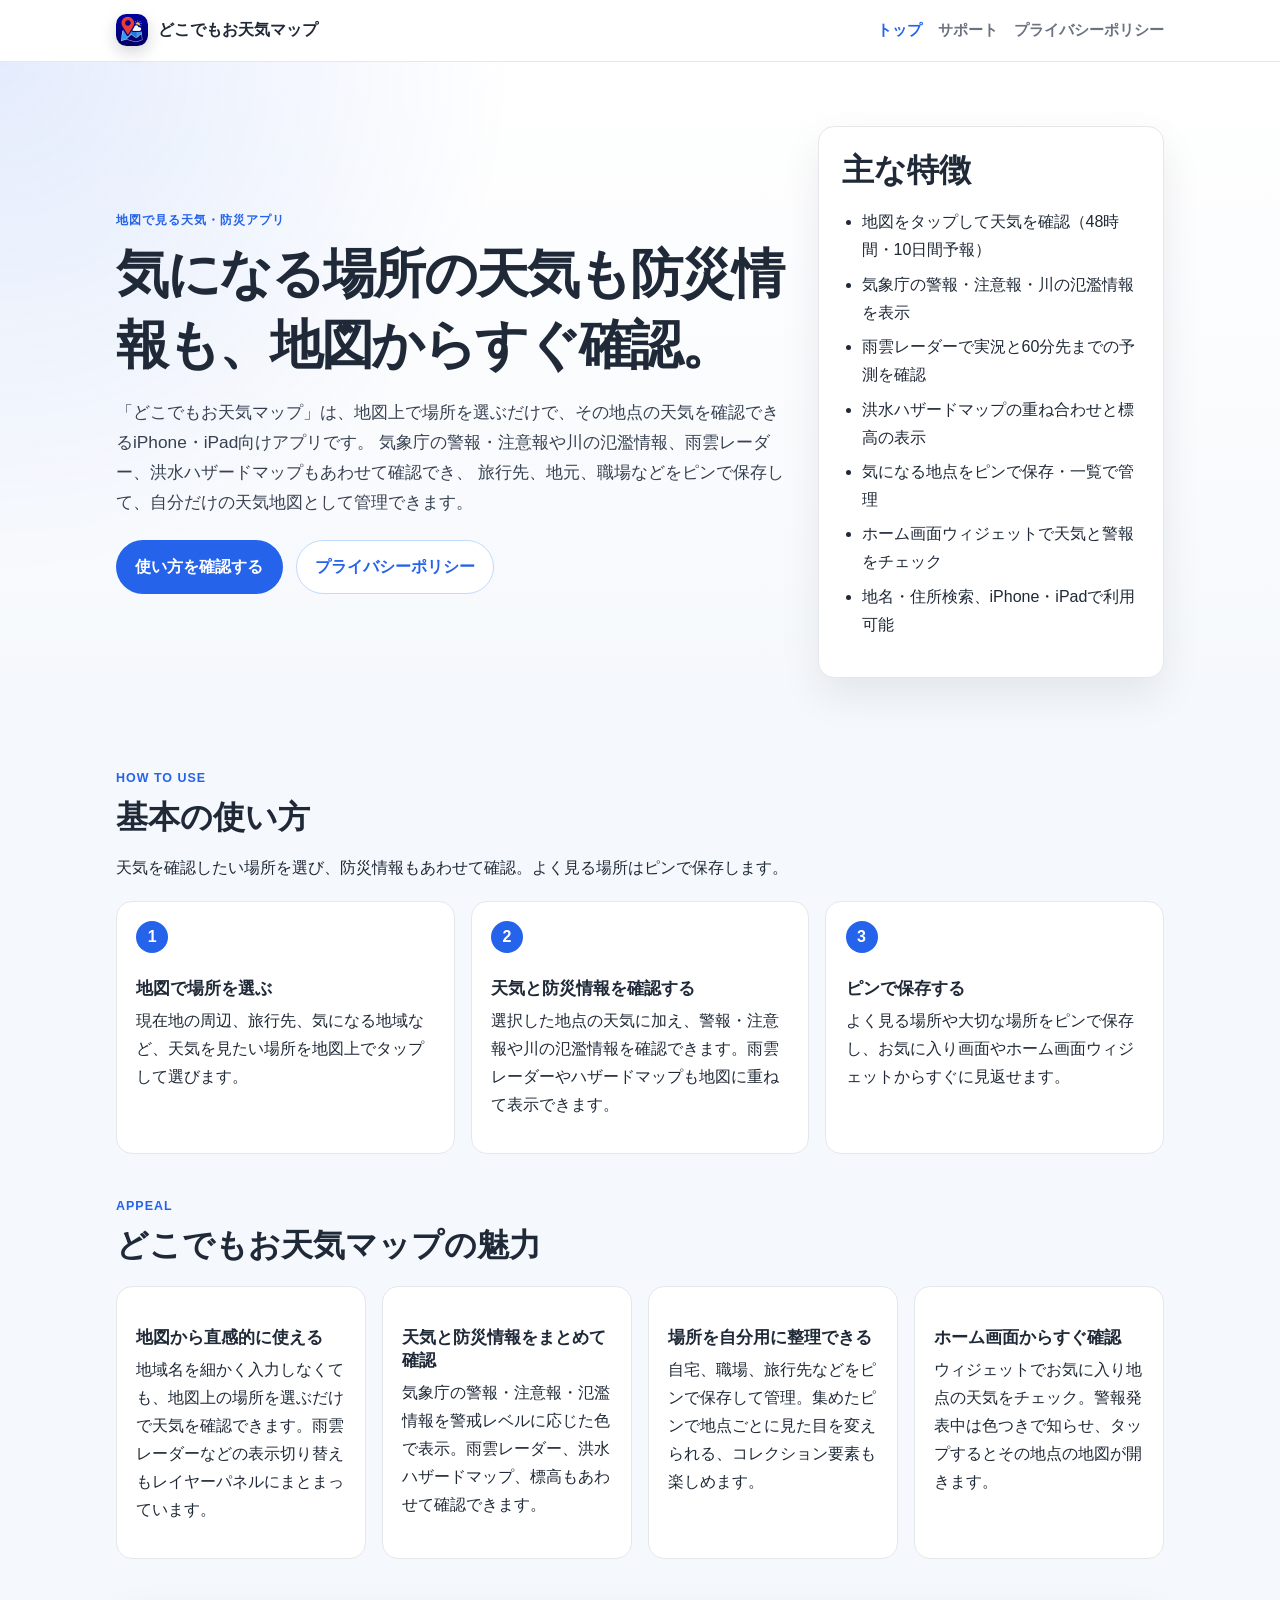
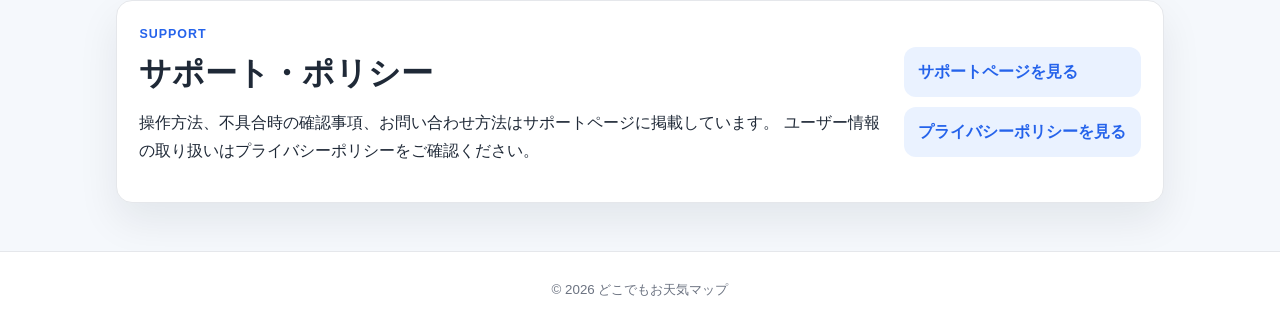
==== commit bc3f8e5c: "現状の仕様に合わせて全ページを更新 - トップ: 警報・氾濫情報、雨雲レーダー、ハザードマップ・標高、ウィジェット、ピンコレクションを特徴・魅力に反映 - サポート: 使い方をアプリ内ヘルプと同構成に" ====
--- a/index.html
+++ b/index.html
@@ -4,7 +4,7 @@
   <meta charset="UTF-8" />
   <meta name="viewport" content="width=device-width, initial-scale=1.0" />
   <title>どこでもお天気マップ | 公式サポート</title>
-  <meta name="description" content="どこでもお天気マップの公式サポートサイトです。使い方、主な機能、サポート情報、プライバシーポリシーを掲載しています。" />
+  <meta name="description" content="どこでもお天気マップの公式サポートサイトです。地図で見る天気と、警報・注意報、雨雲レーダー、ハザードマップなどの防災情報。使い方、サポート情報、プライバシーポリシーを掲載しています。" />
   <link rel="icon" type="image/png" href="assets/AppIcon_default_1024px.png" />
   <link rel="apple-touch-icon" href="assets/AppIcon_default_1024px.png" />
   <link rel="stylesheet" href="assets/styles.css" />
@@ -28,11 +28,12 @@
     <section class="hero">
       <div class="container hero-grid">
         <div>
-          <p class="eyebrow">地図で見る天気アプリ</p>
-          <h1>気になる場所の天気を、地図からすぐ確認。</h1>
+          <p class="eyebrow">地図で見る天気・防災アプリ</p>
+          <h1>気になる場所の天気も防災情報も、地図からすぐ確認。</h1>
           <p class="lead">
             「どこでもお天気マップ」は、地図上で場所を選ぶだけで、その地点の天気を確認できるiPhone・iPad向けアプリです。
-            現在地だけでなく、旅行先、地元、職場、思い出の場所などをピンで保存して、自分だけの天気地図として管理できます。
+            気象庁の警報・注意報や川の氾濫情報、雨雲レーダー、洪水ハザードマップもあわせて確認でき、
+            旅行先、地元、職場などをピンで保存して、自分だけの天気地図として管理できます。
           </p>
           <div class="hero-actions">
             <a class="button primary" href="support/">使い方を確認する</a>
@@ -42,11 +43,13 @@
         <aside class="hero-card" aria-label="アプリの特徴">
           <h2>主な特徴</h2>
           <ul class="check-list">
-            <li>地図をタップして天気を確認</li>
-            <li>気になる地点をピンで保存</li>
-            <li>お気に入り地点を一覧で管理</li>
-            <li>地名・住所検索に対応</li>
-            <li>iPhone・iPadで利用可能</li>
+            <li>地図をタップして天気を確認（48時間・10日間予報）</li>
+            <li>気象庁の警報・注意報・川の氾濫情報を表示</li>
+            <li>雨雲レーダーで実況と60分先までの予測を確認</li>
+            <li>洪水ハザードマップの重ね合わせと標高の表示</li>
+            <li>気になる地点をピンで保存・一覧で管理</li>
+            <li>ホーム画面ウィジェットで天気と警報をチェック</li>
+            <li>地名・住所検索、iPhone・iPadで利用可能</li>
           </ul>
         </aside>
       </div>
@@ -56,23 +59,23 @@
       <div class="section-title">
         <p class="eyebrow">How to use</p>
         <h2>基本の使い方</h2>
-        <p>天気を確認したい場所を選び、必要に応じてピンで保存します。</p>
+        <p>天気を確認したい場所を選び、防災情報もあわせて確認。よく見る場所はピンで保存します。</p>
       </div>
       <div class="steps">
         <article class="card step-card">
           <span class="step-number">1</span>
           <h3>地図で場所を選ぶ</h3>
-          <p>現在地の周辺、旅行先、気になる地域など、天気を見たい場所を地図上で選びます。</p>
+          <p>現在地の周辺、旅行先、気になる地域など、天気を見たい場所を地図上でタップして選びます。</p>
         </article>
         <article class="card step-card">
           <span class="step-number">2</span>
-          <h3>天気を確認する</h3>
-          <p>選択した地点の天気、気温、天候の状態を画面上で確認できます。</p>
+          <h3>天気と防災情報を確認する</h3>
+          <p>選択した地点の天気に加え、警報・注意報や川の氾濫情報を確認できます。雨雲レーダーやハザードマップも地図に重ねて表示できます。</p>
         </article>
         <article class="card step-card">
           <span class="step-number">3</span>
           <h3>ピンで保存する</h3>
-          <p>よく見る場所や大切な場所をピンで保存し、お気に入り画面からすぐに見返せます。</p>
+          <p>よく見る場所や大切な場所をピンで保存し、お気に入り画面やホーム画面ウィジェットからすぐに見返せます。</p>
         </article>
       </div>
     </section>
@@ -85,19 +88,19 @@
       <div class="feature-grid">
         <article class="card">
           <h3>地図から直感的に使える</h3>
-          <p>地域名を細かく入力しなくても、地図上の場所を選ぶだけで天気を確認できます。</p>
+          <p>地域名を細かく入力しなくても、地図上の場所を選ぶだけで天気を確認できます。雨雲レーダーなどの表示切り替えもレイヤーパネルにまとまっています。</p>
+        </article>
+        <article class="card">
+          <h3>天気と防災情報をまとめて確認</h3>
+          <p>気象庁の警報・注意報・氾濫情報を警戒レベルに応じた色で表示。雨雲レーダー、洪水ハザードマップ、標高もあわせて確認できます。</p>
         </article>
         <article class="card">
           <h3>場所を自分用に整理できる</h3>
-          <p>自宅、職場、旅行先、帰省先など、確認したい場所をピンで保存して管理できます。</p>
+          <p>自宅、職場、旅行先などをピンで保存して管理。集めたピンで地点ごとに見た目を変えられる、コレクション要素も楽しめます。</p>
         </article>
         <article class="card">
-          <h3>おでかけ前の確認に使いやすい</h3>
-          <p>目的地の天気をすぐに見られるため、外出や旅行前の確認に役立ちます。</p>
-        </article>
-        <article class="card">
-          <h3>お気に入り地点を一覧で確認</h3>
-          <p>登録した地点を一覧化し、複数地点の天気を見比べやすくします。</p>
+          <h3>ホーム画面からすぐ確認</h3>
+          <p>ウィジェットでお気に入り地点の天気をチェック。警報発表中は色つきで知らせ、タップするとその地点の地図が開きます。</p>
         </article>
       </div>
     </section>
--- a/assets/styles.css
+++ b/assets/styles.css
@@ -214,6 +214,10 @@
   padding: 2.6rem 1rem 0;
 }
 
+main > .section:last-of-type {
+  padding-bottom: 3rem;
+}
+
 .section-title {
   max-width: 720px;
   margin-bottom: 1.2rem;
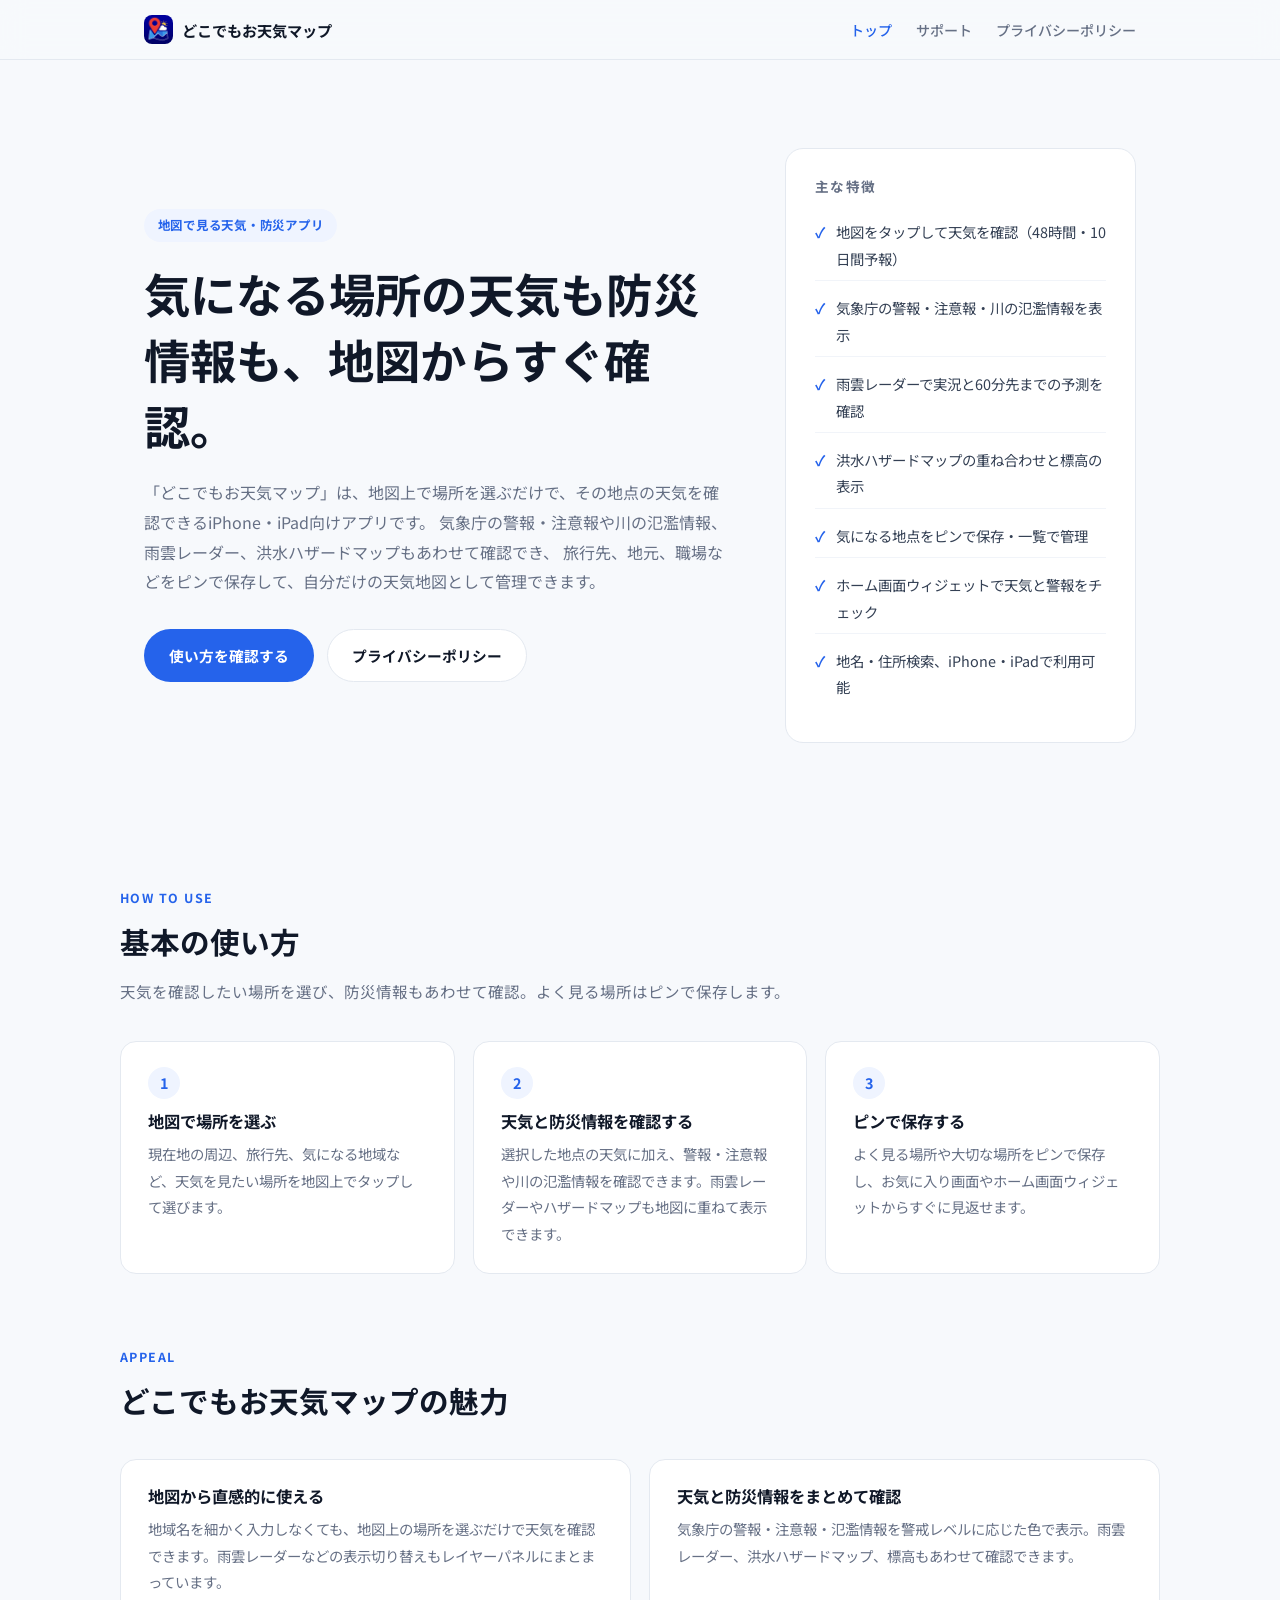
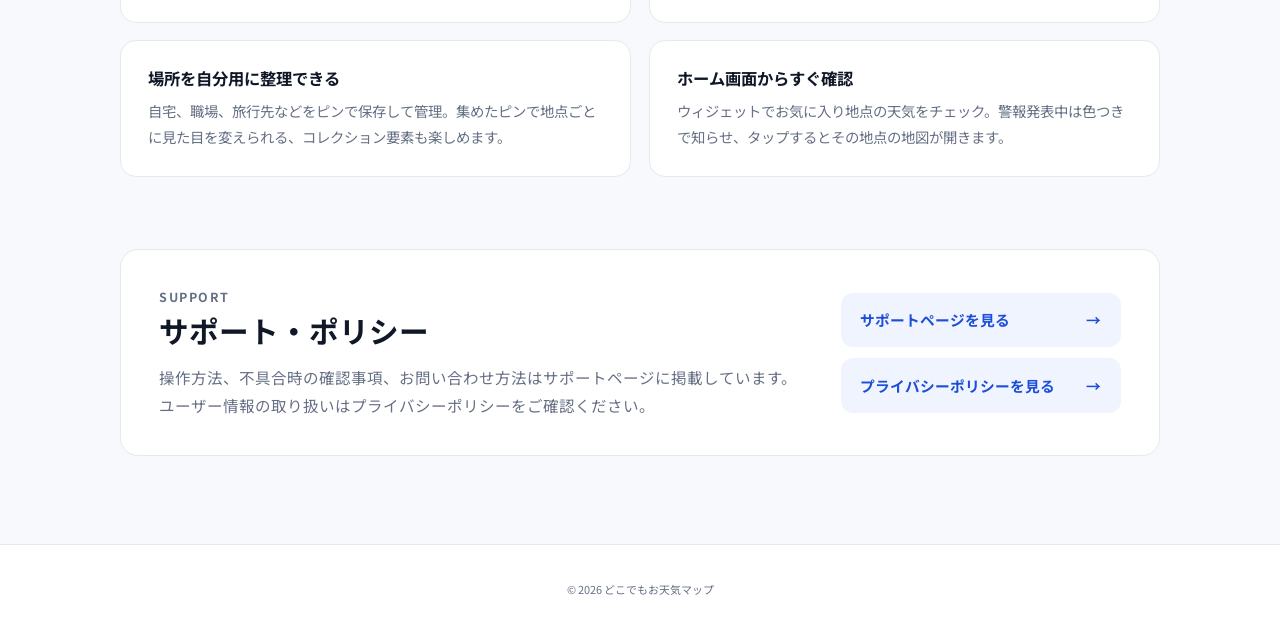
==== commit a6cecdd7: "デザインをソフトミニマルに刷新、未公開機能の記載を削除 - 影とグラデーションを廃し、白カード+細い枠線のフラットな構成に変更 - Noto Sans JP を導入し、全ページの文字組み・余白・角丸を" ====
--- a/index.html
+++ b/index.html
@@ -7,6 +7,9 @@
   <meta name="description" content="どこでもお天気マップの公式サポートサイトです。地図で見る天気と、警報・注意報、雨雲レーダー、ハザードマップなどの防災情報。使い方、サポート情報、プライバシーポリシーを掲載しています。" />
   <link rel="icon" type="image/png" href="assets/AppIcon_default_1024px.png" />
   <link rel="apple-touch-icon" href="assets/AppIcon_default_1024px.png" />
+  <link rel="preconnect" href="https://fonts.googleapis.com" />
+  <link rel="preconnect" href="https://fonts.gstatic.com" crossorigin />
+  <link href="https://fonts.googleapis.com/css2?family=Noto+Sans+JP:wght@400;500;700&display=swap" rel="stylesheet" />
   <link rel="stylesheet" href="assets/styles.css" />
 </head>
 <body>
--- a/assets/styles.css
+++ b/assets/styles.css
@@ -1,13 +1,13 @@
 :root {
-  --bg: #f5f8fc;
+  --bg: #f7f9fc;
   --card: #ffffff;
-  --text: #1f2937;
-  --muted: #6b7280;
+  --ink: #101828;
+  --text: #344054;
+  --muted: #667085;
   --primary: #2563eb;
   --primary-dark: #1d4ed8;
-  --primary-soft: #eaf2ff;
-  --border: #e5e7eb;
-  --shadow: 0 18px 40px rgba(15, 23, 42, 0.08);
+  --primary-soft: #eff4ff;
+  --border: #e4e9f0;
 }
 
 * {
@@ -20,56 +20,60 @@
 
 body {
   margin: 0;
-  font-family: "Hiragino Kaku Gothic ProN", "Yu Gothic", "Meiryo", sans-serif;
+  font-family: "Noto Sans JP", "Hiragino Kaku Gothic ProN", "Yu Gothic", "Meiryo", sans-serif;
   color: var(--text);
   background: var(--bg);
-  line-height: 1.75;
+  line-height: 1.85;
+  font-size: 15.5px;
+  -webkit-font-smoothing: antialiased;
 }
 
 a {
   color: var(--primary);
 }
 
+/* Header */
 .site-header {
   position: sticky;
   top: 0;
   z-index: 20;
-  background: rgba(255, 255, 255, 0.94);
+  background: rgba(247, 249, 252, 0.85);
+  backdrop-filter: blur(12px);
   border-bottom: 1px solid var(--border);
-  backdrop-filter: blur(10px);
 }
 
 .header-inner {
-  max-width: 1080px;
+  max-width: 1040px;
   margin: 0 auto;
-  padding: 0.9rem 1rem;
+  padding: 0.95rem 1.5rem;
   display: flex;
   align-items: center;
   justify-content: space-between;
-  gap: 1rem;
+  flex-wrap: wrap;
+  gap: 0.6rem 1rem;
 }
 
 .brand {
   display: inline-flex;
   align-items: center;
   gap: 0.6rem;
-  color: var(--text);
-  font-weight: 800;
+  color: var(--ink);
+  font-weight: 700;
+  font-size: 0.95rem;
   text-decoration: none;
 }
 
 .brand-icon {
-  width: 2rem;
-  height: 2rem;
+  width: 1.8rem;
+  height: 1.8rem;
   display: block;
-  border-radius: 0.65rem;
-  box-shadow: 0 6px 16px rgba(15, 23, 42, 0.18);
+  border-radius: 0.5rem;
   object-fit: cover;
 }
 
 nav {
   display: flex;
-  gap: 1rem;
+  gap: 1.5rem;
   flex-wrap: wrap;
   align-items: center;
 }
@@ -77,65 +81,81 @@
 nav a {
   color: var(--muted);
   text-decoration: none;
-  font-weight: 700;
-  font-size: 0.95rem;
-}
-
-nav a[aria-current="page"],
-nav a:hover {
+  font-size: 0.88rem;
+  font-weight: 500;
+  transition: color 0.15s;
+}
+
+nav a:hover,
+nav a[aria-current="page"] {
   color: var(--primary);
 }
 
 .container {
-  max-width: 1080px;
+  max-width: 1040px;
   margin: 0 auto;
-  padding: 0 1rem;
-}
-
+  padding: 0 1.5rem;
+}
+
+/* Hero */
 .hero {
-  padding: 4rem 0 3rem;
-  background:
-    radial-gradient(circle at top left, rgba(37, 99, 235, 0.12), transparent 32rem),
-    linear-gradient(180deg, #ffffff 0%, #f5f8fc 100%);
+  padding: 5.5rem 0 4.5rem;
 }
 
 .hero-grid {
   display: grid;
-  grid-template-columns: minmax(0, 1.55fr) minmax(280px, 0.8fr);
-  gap: 2rem;
+  grid-template-columns: minmax(0, 1.5fr) minmax(300px, 0.9fr);
+  gap: 3.5rem;
   align-items: center;
 }
 
 .eyebrow {
-  margin: 0 0 0.4rem;
+  margin: 0 0 0.6rem;
   color: var(--primary);
-  font-weight: 800;
-  letter-spacing: 0.08em;
+  font-weight: 700;
+  letter-spacing: 0.12em;
   text-transform: uppercase;
   font-size: 0.78rem;
+}
+
+.hero .eyebrow,
+.page-head .eyebrow {
+  display: inline-block;
+  margin: 0 0 1.1rem;
+  background: var(--primary-soft);
+  letter-spacing: 0.06em;
+  text-transform: none;
+  padding: 0.32rem 0.85rem;
+  border-radius: 999px;
 }
 
 h1,
 h2,
 h3,
 h4 {
-  line-height: 1.35;
+  color: var(--ink);
+  line-height: 1.45;
 }
 
 h1 {
-  margin: 0 0 1rem;
-  font-size: clamp(2rem, 5vw, 3.3rem);
-  letter-spacing: -0.04em;
+  margin: 0 0 1.3rem;
+  font-size: clamp(2rem, 4.6vw, 2.9rem);
+  font-weight: 700;
+  line-height: 1.42;
+  letter-spacing: 0.005em;
 }
 
 h2 {
-  margin: 0 0 0.9rem;
-  font-size: clamp(1.35rem, 3vw, 2rem);
+  margin: 0 0 0.8rem;
+  font-size: clamp(1.4rem, 2.8vw, 1.85rem);
+  font-weight: 700;
+  line-height: 1.5;
 }
 
 h3 {
-  margin: 1.2rem 0 0.45rem;
-  font-size: 1.08rem;
+  margin: 1.5rem 0 0.5rem;
+  font-size: 1.02rem;
+  font-weight: 700;
 }
 
 p {
@@ -143,20 +163,20 @@
 }
 
 .lead {
-  color: #374151;
-  font-size: 1.08rem;
-  max-width: 680px;
+  color: var(--muted);
+  font-size: 1rem;
+  max-width: 620px;
+  margin: 0 0 2rem;
 }
 
 .hero-actions {
   display: flex;
   gap: 0.8rem;
   flex-wrap: wrap;
+}
+
+.hero-actions.compact {
   margin-top: 1.4rem;
-}
-
-.hero-actions.compact {
-  margin-top: 1rem;
 }
 
 .button {
@@ -164,10 +184,12 @@
   align-items: center;
   justify-content: center;
   border-radius: 999px;
-  padding: 0.75rem 1.15rem;
-  font-weight: 800;
+  padding: 0.75rem 1.5rem;
+  font-weight: 700;
+  font-size: 0.92rem;
   text-decoration: none;
   border: 1px solid transparent;
+  transition: background 0.15s, border-color 0.15s;
 }
 
 .button.primary {
@@ -180,11 +202,16 @@
 }
 
 .button.secondary {
-  color: var(--primary);
+  color: var(--ink);
   background: #fff;
-  border-color: #bfdbfe;
-}
-
+  border-color: var(--border);
+}
+
+.button.secondary:hover {
+  border-color: #c9d4e3;
+}
+
+/* Panels & cards */
 .hero-card,
 .card,
 .card-section,
@@ -192,51 +219,111 @@
 .info-panel {
   background: var(--card);
   border: 1px solid var(--border);
-  border-radius: 1rem;
-  box-shadow: var(--shadow);
+  border-radius: 16px;
+}
+
+.hero-card,
+.page-head,
+.info-panel {
+  border-radius: 18px;
 }
 
 .hero-card {
-  padding: 1.4rem;
-}
-
-.check-list,
+  padding: 1.7rem 1.8rem;
+}
+
+.hero-card h2 {
+  margin: 0 0 0.9rem;
+  font-size: 0.85rem;
+  font-weight: 700;
+  color: var(--muted);
+  letter-spacing: 0.1em;
+}
+
+.check-list {
+  list-style: none;
+  margin: 0;
+  padding: 0;
+}
+
+.check-list li {
+  padding: 0.5rem 0;
+  font-size: 0.9rem;
+  display: flex;
+  gap: 0.7rem;
+  align-items: baseline;
+  border-bottom: 1px solid #f1f4f9;
+}
+
+.check-list li:last-child {
+  border-bottom: none;
+}
+
+.check-list li::before {
+  content: "✓";
+  color: var(--primary);
+  font-weight: 700;
+  flex-shrink: 0;
+}
+
 ul,
 ol {
   padding-left: 1.25rem;
 }
 
-.check-list li {
-  margin: 0.4rem 0;
-}
-
+ul li,
+ol li {
+  margin: 0.35rem 0;
+}
+
+/* Sections */
 .section {
-  padding: 2.6rem 1rem 0;
+  padding: 4.5rem 0 0;
 }
 
 main > .section:last-of-type {
-  padding-bottom: 3rem;
+  padding-bottom: 5.5rem;
 }
 
 .section-title {
-  max-width: 720px;
-  margin-bottom: 1.2rem;
+  max-width: 680px;
+  margin-bottom: 2.2rem;
+}
+
+.section-title p:last-child {
+  margin: 0;
+  color: var(--muted);
 }
 
 .steps,
 .feature-grid {
   display: grid;
   grid-template-columns: repeat(3, minmax(0, 1fr));
-  gap: 1rem;
+  gap: 1.1rem;
 }
 
 .feature-grid {
-  grid-template-columns: repeat(4, minmax(0, 1fr));
+  grid-template-columns: repeat(2, minmax(0, 1fr));
 }
 
 .card {
-  padding: 1.2rem;
-  box-shadow: none;
+  padding: 1.6rem 1.7rem;
+  transition: border-color 0.15s;
+}
+
+.card:hover {
+  border-color: #cfdaf0;
+}
+
+.card h3 {
+  margin-top: 0;
+  margin-bottom: 0.45rem;
+}
+
+.card p {
+  margin: 0;
+  font-size: 0.9rem;
+  color: var(--muted);
 }
 
 .step-card {
@@ -248,89 +335,123 @@
   height: 2rem;
   display: inline-grid;
   place-items: center;
-  color: #fff;
-  background: var(--primary);
+  color: var(--primary);
+  background: var(--primary-soft);
   border-radius: 999px;
-  font-weight: 800;
-  margin-bottom: 0.3rem;
-}
-
+  font-weight: 700;
+  font-size: 0.9rem;
+  margin-bottom: 0.7rem;
+}
+
+/* Support panel */
 .info-panel {
-  padding: 1.4rem;
+  padding: 2.2rem 2.4rem;
   display: grid;
-  grid-template-columns: minmax(0, 1fr) auto;
-  gap: 1.2rem;
-  align-items: center;
+  grid-template-columns: minmax(0, 1fr) minmax(280px, auto);
+  gap: 2.5rem;
+  align-items: center;
+}
+
+.info-panel h2 {
+  margin-bottom: 0.6rem;
+}
+
+.info-panel p {
+  margin: 0;
+  color: var(--muted);
 }
 
 .link-list {
   display: grid;
-  gap: 0.6rem;
+  gap: 0.7rem;
 }
 
 .link-list a {
-  display: block;
-  padding: 0.7rem 0.9rem;
+  display: flex;
+  justify-content: space-between;
+  align-items: center;
+  gap: 1.5rem;
+  padding: 0.85rem 1.2rem;
   background: var(--primary-soft);
-  border-radius: 0.75rem;
-  font-weight: 800;
+  border-radius: 12px;
+  font-weight: 700;
+  font-size: 0.92rem;
   text-decoration: none;
-}
-
+  color: var(--primary-dark);
+  transition: background 0.15s;
+}
+
+.link-list a::after {
+  content: "→";
+}
+
+.link-list a:hover {
+  background: #e3ecff;
+}
+
+/* Content pages (support / privacy) */
 .page {
-  padding-top: 2rem;
-  padding-bottom: 3rem;
+  padding-top: 2.5rem;
+  padding-bottom: 4rem;
 }
 
 .page-head,
 .card-section {
-  padding: 1.35rem;
+  padding: 1.8rem 2rem;
   margin-bottom: 1rem;
 }
 
+.page-head {
+  padding: 2.2rem 2.4rem;
+}
+
 .page-head h1 {
-  font-size: clamp(1.8rem, 4vw, 2.6rem);
+  font-size: clamp(1.7rem, 3.6vw, 2.3rem);
+  margin-bottom: 0.9rem;
+}
+
+.page-head p:last-of-type {
+  margin-bottom: 0;
+}
+
+.card-section h2 {
+  font-size: 1.22rem;
+  margin-bottom: 0.7rem;
+}
+
+.card-section > :last-child {
+  margin-bottom: 0;
 }
 
 .contact-line {
-  font-size: 1.05rem;
-  font-weight: 800;
+  font-size: 1.02rem;
+  font-weight: 700;
 }
 
 .last-updated {
   color: var(--muted);
-  font-size: 0.95rem;
-  margin-top: 1rem;
-}
-
+  font-size: 0.88rem;
+  margin-top: 1.6rem;
+}
+
+/* Footer */
 .site-footer {
   border-top: 1px solid var(--border);
   background: #fff;
   text-align: center;
-  padding: 1.4rem 1rem;
-  color: var(--muted);
+  padding: 2rem 1.5rem;
+  color: var(--muted);
+  font-size: 0.82rem;
 }
 
 @media (max-width: 860px) {
-  .header-inner {
-    align-items: flex-start;
-    flex-direction: column;
-  }
-
-  .hero-grid,
-  .info-panel {
+  .hero {
+    padding: 3.5rem 0 3rem;
+  }
+
+  .hero-grid {
     grid-template-columns: 1fr;
-  }
-
-  .steps,
-  .feature-grid {
-    grid-template-columns: 1fr 1fr;
-  }
-}
-
-@media (max-width: 560px) {
-  .hero {
-    padding: 2.8rem 0 2rem;
+    gap: 2rem;
   }
 
   .steps,
@@ -338,11 +459,28 @@
     grid-template-columns: 1fr;
   }
 
+  .info-panel {
+    grid-template-columns: 1fr;
+    gap: 1.5rem;
+    padding: 1.8rem;
+  }
+
+  .section {
+    padding-top: 3.5rem;
+  }
+
+  .page-head,
+  .card-section {
+    padding: 1.5rem 1.4rem;
+  }
+}
+
+@media (max-width: 560px) {
   nav {
-    gap: 0.7rem;
+    gap: 1rem;
   }
 
   nav a {
-    font-size: 0.9rem;
-  }
-}
+    font-size: 0.82rem;
+  }
+}
